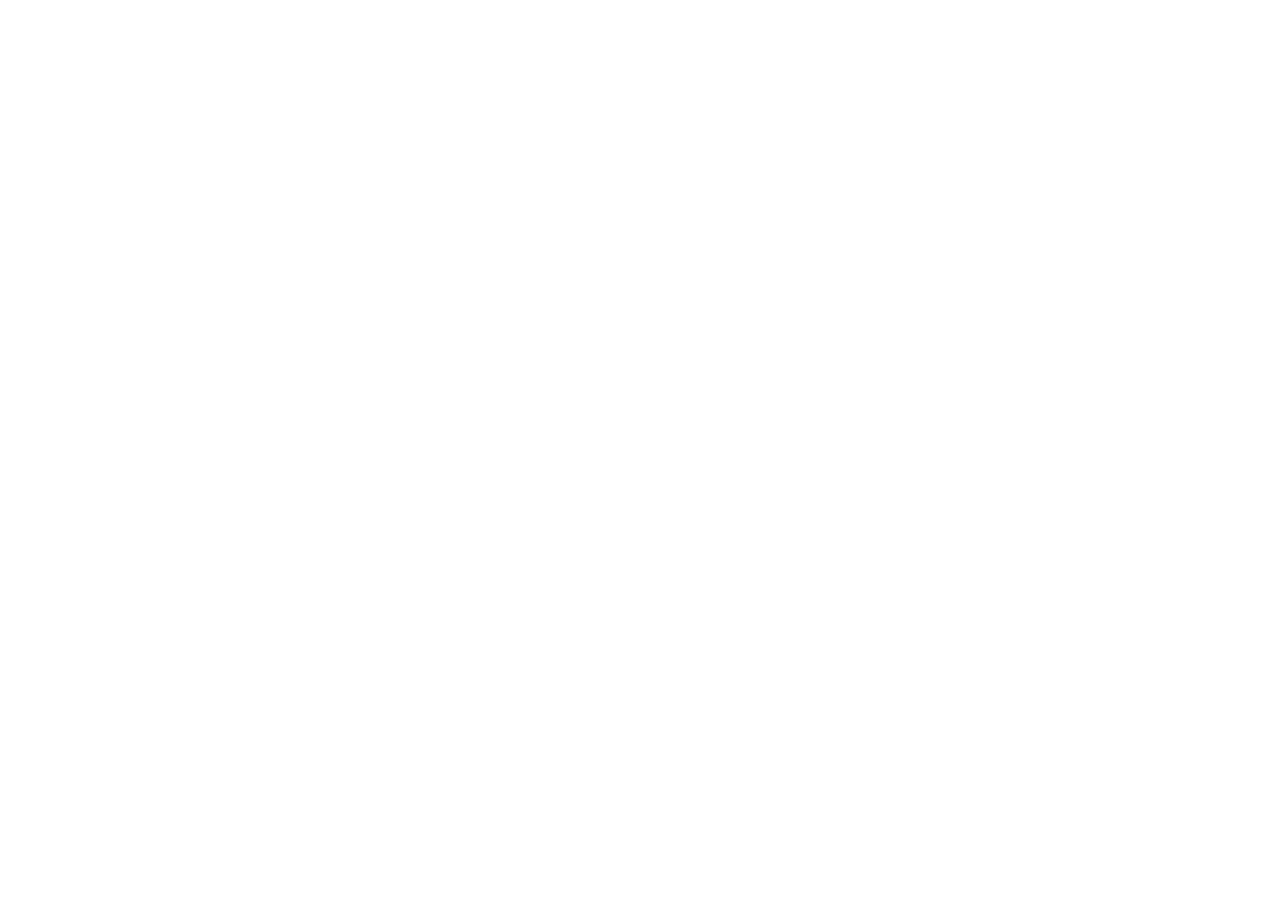
==== index.html @ c6bf68a8 "Initializing repo" ====
<!DOCTYPE html>
<html lang="en">
<head>
    <meta charset="UTF-8">
    <meta http-equiv="X-UA-Compatible" content="IE=edge">
    <meta name="viewport" content="width=device-width, initial-scale=1.0">
    <title>Spotify</title>
    <meta name="description" content="Esercizio di riproduzione di Spotify">
    <meta name="keywords" content="Spotify, esercizio, webapp">
    <link rel="stylesheet" href="css/style.css">
</head>
<body>
    <!-- Contenitore che rende la pagina 100vh. E' in display: flex, direction column -->
    <div class="app-container">
        <!-- Blocco superiore con grow attivo. Display: flex -->
        <div>
            <!-- Sidebar con width fissa e shrink 0. A sua volta è un flex con direzione column-->
            <div>
                <!-- Logo -->
                <div></div>
                <!-- Menu di navigazione -->
                <div></div>
                <!-- Contenitore delle playlist con grow 1 -->
                <div></div>
                <!-- Utente e Installa app -->
                <div></div>
            </div>
            <!-- Vero contenuto con grow 1 -->
            <div>
                <!-- Barra superiore in fixed -->
                <div></div>
                <!-- Recently played -->
                <div></div>
                <!-- Creato per John Doe -->
                <div></div>
                <!-- Artisti più popolari -->
                <div></div>
            </div>
        </div>
        <!-- Barra inferiore con i controlli. Lo shrink è 0 per evitare che si schiacci -->
        <div>

        </div>
    </div>
</body>
</html>
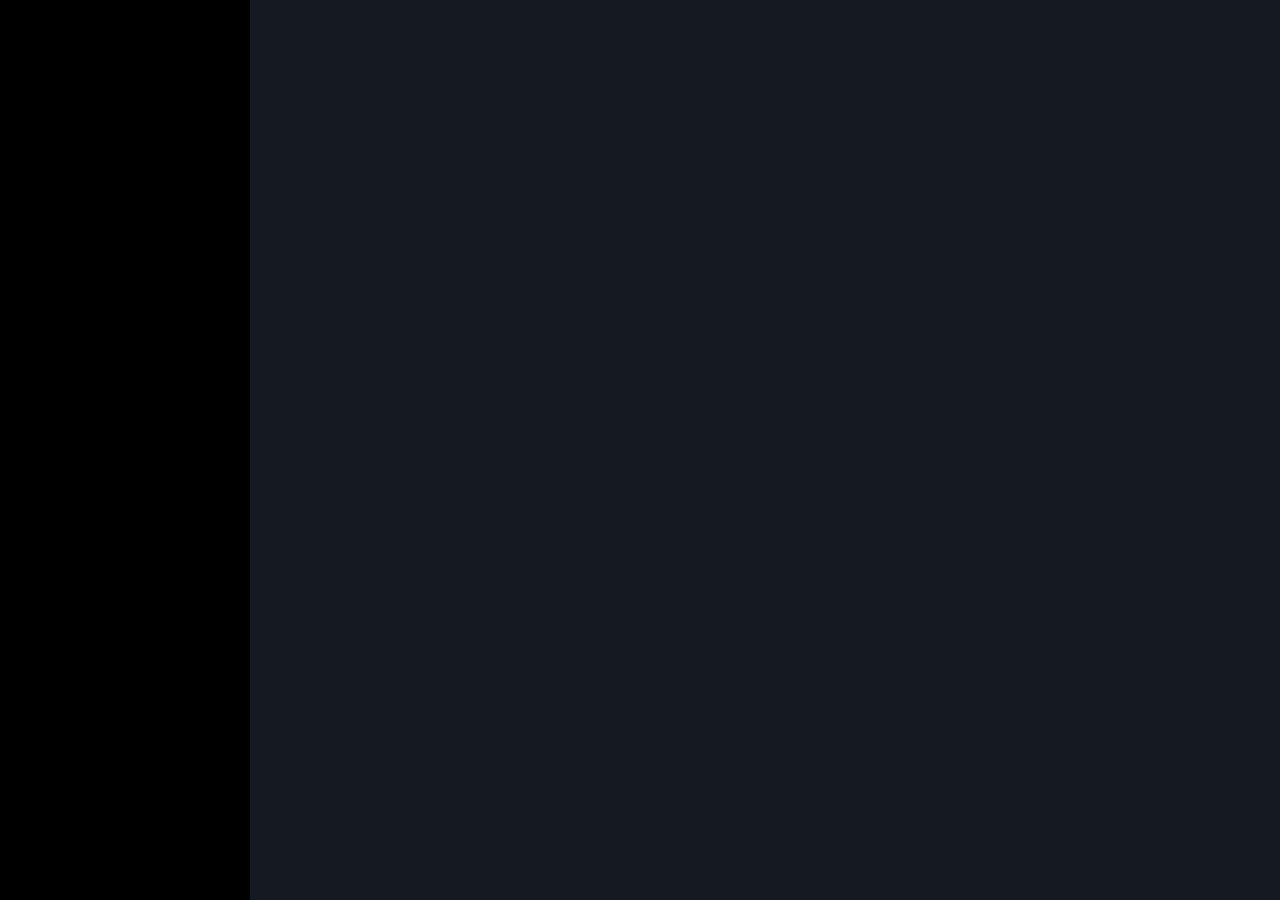
==== commit cc1fe698: "Created basic skeleton" ====
--- a/index.html
+++ b/index.html
@@ -11,11 +11,11 @@
 </head>
 <body>
     <!-- Contenitore che rende la pagina 100vh. E' in display: flex, direction column -->
-    <div class="app-container">
+    <div class="app-container column">
         <!-- Blocco superiore con grow attivo. Display: flex -->
-        <div>
+        <div class="grow row">
             <!-- Sidebar con width fissa e shrink 0. A sua volta è un flex con direzione column-->
-            <div>
+            <div class="sidebar no-shrink">
                 <!-- Logo -->
                 <div></div>
                 <!-- Menu di navigazione -->
@@ -26,9 +26,9 @@
                 <div></div>
             </div>
             <!-- Vero contenuto con grow 1 -->
-            <div>
+            <div class="content-container grow">
                 <!-- Barra superiore in fixed -->
-                <div></div>
+                <div class="top-bar"></div>
                 <!-- Recently played -->
                 <div></div>
                 <!-- Creato per John Doe -->
@@ -38,8 +38,13 @@
             </div>
         </div>
         <!-- Barra inferiore con i controlli. Lo shrink è 0 per evitare che si schiacci -->
-        <div>
-
+        <div class="bottom-bar no-shrink row space-between">
+            <!-- Contenitore con immagine, nome brano e pulsanti vicini -->
+            <div class="no-shrink"></div>
+            <!-- Contenitore dei controlli audio -->
+            <div class="controls-container col-30"></div>
+            <!-- Contenitore dello slider del volume e pulsanti vicini -->
+            <div class="no-shrink"></div>
         </div>
     </div>
 </body>
--- a/css/style.css
+++ b/css/style.css
@@ -0,0 +1,63 @@
+@import url('https://fonts.googleapis.com/css2?family=Montserrat:wght@400;600;700&display=swap');
+
+* {
+    margin: 0;
+    padding: 0;
+    box-sizing: border-box;
+}
+
+body {
+    font-size: 16px;
+    font-family: 'Montserrat', sans-serif;
+    color: rgba(255, 255, 255, 0.4);
+}
+
+/* Flex */
+
+.row {
+    display: flex;
+}
+
+.column {
+    display: flex;
+    flex-direction: column;
+}
+
+.grow {
+    flex-grow: 1;
+}
+
+.no-shrink {
+    flex-shrink: 0;
+}
+
+.space-between {
+    justify-content: space-between;
+}
+
+.col-30 {
+    flex-basis: calc( 100% / 3 );
+}
+
+/* Stili generali */
+
+.app-container {
+    height: 100vh;
+}
+
+.bottom-bar {
+    background-color: #0E0E0E;
+}
+
+.sidebar {
+    background-color: #000000;
+    flex-basis: 250px;
+}
+
+.content-container {
+    background-color: #141922;
+}
+
+.top-bar {
+    background-color: rgba(255, 255, 255, 0.5);
+}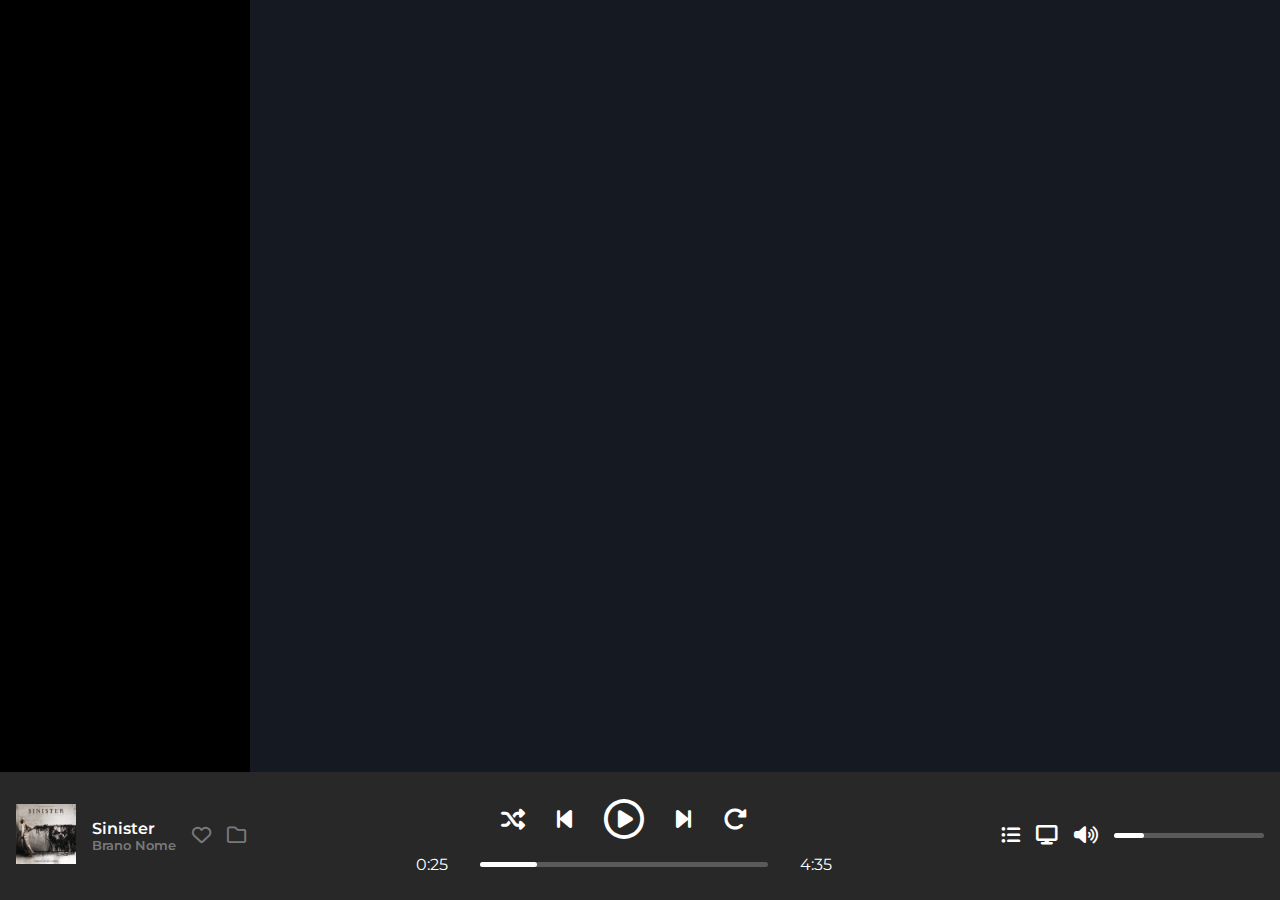
==== commit 321acdcc: "Added bottom bar" ====
--- a/index.html
+++ b/index.html
@@ -7,6 +7,7 @@
     <title>Spotify</title>
     <meta name="description" content="Esercizio di riproduzione di Spotify">
     <meta name="keywords" content="Spotify, esercizio, webapp">
+    <link rel="stylesheet" href="https://cdnjs.cloudflare.com/ajax/libs/font-awesome/6.1.1/css/all.min.css">
     <link rel="stylesheet" href="css/style.css">
 </head>
 <body>
@@ -38,13 +39,51 @@
             </div>
         </div>
         <!-- Barra inferiore con i controlli. Lo shrink è 0 per evitare che si schiacci -->
-        <div class="bottom-bar no-shrink row space-between">
+        <div class="bottom-bar no-shrink row space-between align-center">
             <!-- Contenitore con immagine, nome brano e pulsanti vicini -->
-            <div class="no-shrink"></div>
+            <div class="no-shrink row align-center gap-default">
+                <div>
+                    <img class="playing-img" src="img/sinister.jpeg" alt="Sinister OST">
+                </div>
+                <div class="t-bold">
+                    <div class="t-white">Sinister</div>
+                    <div class="artist-name">Brano Nome</div>
+                </div>
+                <div class="row icon-size-default gap-default">
+                    <i class="fa-regular fa-heart"></i>
+                    <i class="fa-regular fa-folder"></i>
+                </div>
+            </div>
             <!-- Contenitore dei controlli audio -->
-            <div class="controls-container col-30"></div>
+            <div class="column gap-default col-30">
+                <!-- Riga superiore -->
+                <div class="row justify-center align-center gap-big t-white icon-size-big">
+                    <i class="fa-solid fa-shuffle"></i>
+                    <i class="fa-solid fa-backward-step"></i>
+                    <i class="fa-regular fa-circle-play icon-size-bigger"></i>
+                    <i class="fa-solid fa-forward-step"></i>
+                    <i class="fa-solid fa-rotate-right"></i>
+                </div>
+                <!-- Riga inferiore -->
+                <div class="row align-center gap-big">
+                    <div class="t-white">0:25</div>
+                    <div class="bar grow">
+                        <div class="bar-progress"></div>
+                    </div>
+                    <div class="t-white">4:35</div>
+                </div>
+            </div>
             <!-- Contenitore dello slider del volume e pulsanti vicini -->
-            <div class="no-shrink"></div>
+            <div class="no-shrink row align-center gap-default">
+                <div class="row gap-default t-white icon-size-default">
+                    <i class="fa-solid fa-list-ul"></i>
+                    <i class="fa-solid fa-display"></i>
+                    <i class="fa-solid fa-volume-high"></i>
+                </div>
+                <div class="bar volume-bar">
+                    <div class="bar-progress"></div>
+                </div>
+            </div>
         </div>
     </div>
 </body>
--- a/css/style.css
+++ b/css/style.css
@@ -10,6 +10,28 @@
     font-size: 16px;
     font-family: 'Montserrat', sans-serif;
     color: rgba(255, 255, 255, 0.4);
+}
+
+/* Utilities */
+
+.t-white {
+    color: white;
+}
+
+.t-bold {
+    font-weight: 600;
+}
+
+.icon-size-default {
+    font-size: 1.2rem;
+}
+
+.icon-size-big {
+    font-size: 1.5rem;
+}
+
+.icon-size-bigger {
+    font-size: 2.5rem;
 }
 
 /* Flex */
@@ -35,6 +57,22 @@
     justify-content: space-between;
 }
 
+.justify-center {
+    justify-content: center;
+}
+
+.align-center {
+    align-items: center;
+}
+
+.gap-default {
+    gap: 1rem;
+}
+
+.gap-big {
+    gap: 2rem;
+}
+
 .col-30 {
     flex-basis: calc( 100% / 3 );
 }
@@ -43,10 +81,6 @@
 
 .app-container {
     height: 100vh;
-}
-
-.bottom-bar {
-    background-color: #0E0E0E;
 }
 
 .sidebar {
@@ -60,4 +94,35 @@
 
 .top-bar {
     background-color: rgba(255, 255, 255, 0.5);
+}
+
+.bottom-bar {
+    background-color: #282828;
+    padding: 0 1rem;
+}
+
+.playing-img {
+    width: 60px;
+    padding: 2rem 0;
+}
+
+.artist-name {
+    font-size: 0.8rem;
+}
+
+.bar {
+    background-color: #5A5A5A;
+    border-radius: 5px;
+    height: 5px;
+}
+
+.volume-bar {
+    width: 150px;
+}
+
+.bar-progress {
+    background-color: white;
+    width: 20%;
+    height: 100%;
+    border-radius: 5px;
 }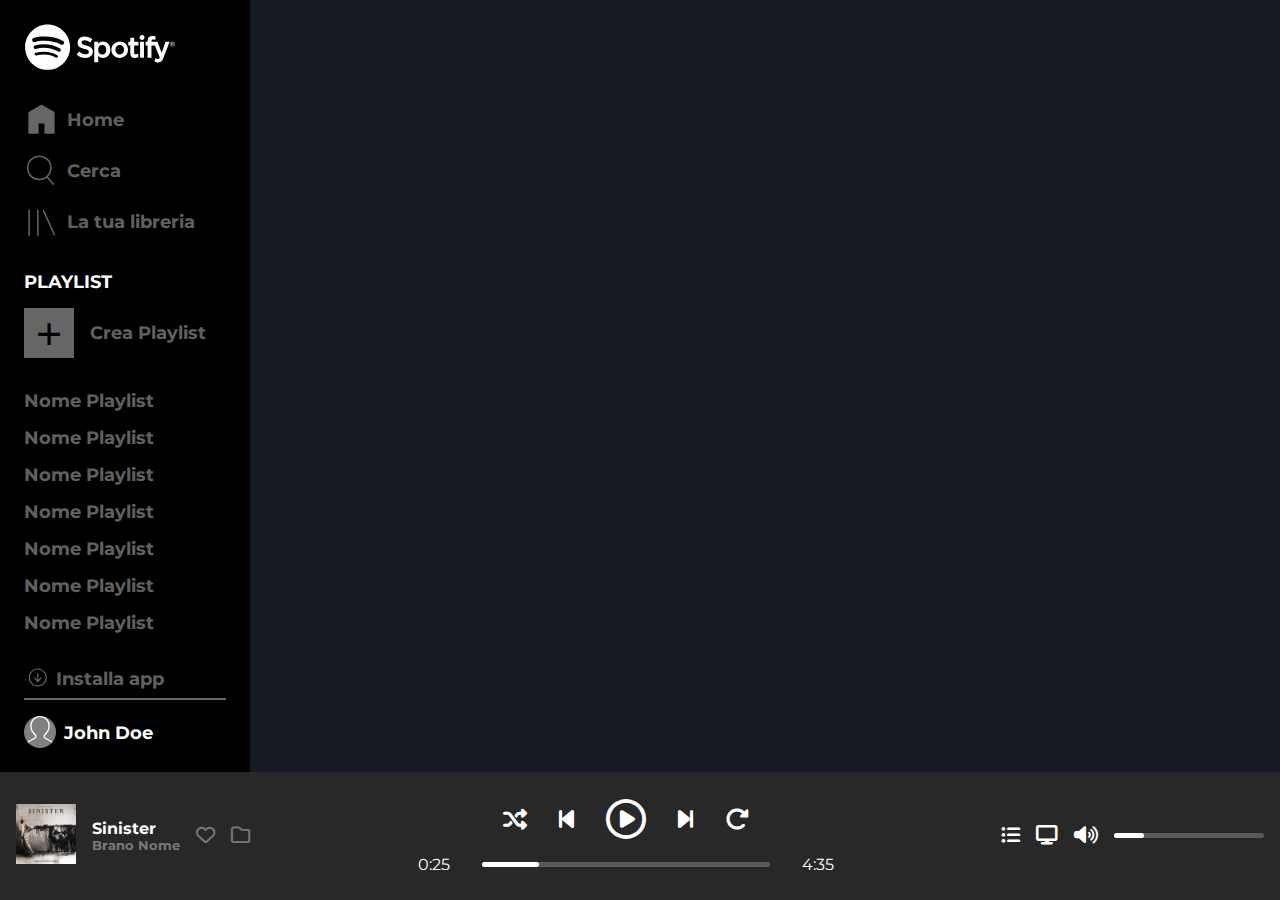
==== commit bab1e314: "Fixed sidebar" ====
--- a/index.html
+++ b/index.html
@@ -7,6 +7,7 @@
     <title>Spotify</title>
     <meta name="description" content="Esercizio di riproduzione di Spotify">
     <meta name="keywords" content="Spotify, esercizio, webapp">
+    <link rel="shortcut icon" href="img/favicon.ico" type="image/x-icon">
     <link rel="stylesheet" href="https://cdnjs.cloudflare.com/ajax/libs/font-awesome/6.1.1/css/all.min.css">
     <link rel="stylesheet" href="css/style.css">
 </head>
@@ -14,20 +15,74 @@
     <!-- Contenitore che rende la pagina 100vh. E' in display: flex, direction column -->
     <div class="app-container column">
         <!-- Blocco superiore con grow attivo. Display: flex -->
-        <div class="grow row">
+        <div class="grow row overflow-hidden">
             <!-- Sidebar con width fissa e shrink 0. A sua volta è un flex con direzione column-->
-            <div class="sidebar no-shrink">
+            <div class="sidebar no-shrink column gap-default">
                 <!-- Logo -->
-                <div></div>
+                <div>
+                    <img class="logo-img p-sidebar" src="img/logo.svg" alt="Logo Spotify">
+                    <img class="logo-img p-sidebar display-none" src="img/logo-small.svg" alt="Logo Spotify">
+                </div>
                 <!-- Menu di navigazione -->
-                <div></div>
+                <nav>
+                    <ul class="t-bold">
+                        <li>
+                            <a class="row align-center gap-small p-sidebar" href="#">
+                                <img class="nav-icon" src="img/home.svg" alt="icona Home">
+                                <span>Home</span>
+                            </a>
+                        </li>
+                        <li>
+                            <a class="row align-center gap-small p-sidebar" href="#">
+                                <img class="nav-icon" src="img/search.svg" alt="Icona search">
+                                <span>Cerca</span>
+                            </a>
+                        </li>
+                        <li>
+                            <a class="row align-center gap-small p-sidebar" href="#">
+                                <img class="nav-icon" src="img/libreria.svg" alt="Icona libreria">
+                                <span>La tua libreria</span>
+                            </a>
+                        </li>
+                    </ul>
+                </nav>
                 <!-- Contenitore delle playlist con grow 1 -->
-                <div></div>
+                <div class="grow t-bold column gap-default overflow-hidden">
+                    <div class="column gap-default p-sidebar">
+                        <span class="t-white">PLAYLIST</span>
+                        <a class="row align-center gap-default" href="#">
+                            <button class="add-btn">+</button>
+                            <span>Crea Playlist</span>
+                        </a>
+                    </div>
+                    <div class="playlist-container grow">
+                        <ul>
+                            <li><a class="p-sidebar" href="#">Nome Playlist</a></li>
+                            <li><a class="p-sidebar" href="#">Nome Playlist</a></li>
+                            <li><a class="p-sidebar" href="#">Nome Playlist</a></li>
+                            <li><a class="p-sidebar" href="#">Nome Playlist</a></li>
+                            <li><a class="p-sidebar" href="#">Nome Playlist</a></li>
+                            <li><a class="p-sidebar" href="#">Nome Playlist</a></li>
+                            <li><a class="p-sidebar" href="#">Nome Playlist</a></li>
+                        </ul>
+                    </div>
+                </div>
                 <!-- Utente e Installa app -->
-                <div></div>
+                <div class="t-bold p-sidebar">
+                    <a class="app-promo row align-center gap-small">
+                        <img class="download-icon" src="img/download.svg" alt="Icona download">
+                        <div>Installa app</div>
+                    </a>
+                    <div class="row align-center gap-small t-white">
+                        <div class="user-img-container overflow-hidden">
+                            <img class="user-img" src="img/profile.svg" alt="Immagine utente">
+                        </div>
+                        <span>John Doe</span>
+                    </div>
+                </div>
             </div>
             <!-- Vero contenuto con grow 1 -->
-            <div class="content-container grow">
+            <div class="main-content-container grow">
                 <!-- Barra superiore in fixed -->
                 <div class="top-bar"></div>
                 <!-- Recently played -->
--- a/css/style.css
+++ b/css/style.css
@@ -1,4 +1,4 @@
-@import url('https://fonts.googleapis.com/css2?family=Montserrat:wght@400;600;700&display=swap');
+@import url('https://fonts.googleapis.com/css2?family=Montserrat:wght@400;700&display=swap');
 
 * {
     margin: 0;
@@ -12,14 +12,23 @@
     color: rgba(255, 255, 255, 0.4);
 }
 
-/* Utilities */
+a {
+    color: inherit;
+    text-decoration: none;
+}
+
+/* UTILITIES */
 
 .t-white {
     color: white;
 }
 
 .t-bold {
-    font-weight: 600;
+    font-weight: 700;
+}
+
+.overflow-hidden {
+    overflow: hidden;
 }
 
 .icon-size-default {
@@ -34,7 +43,16 @@
     font-size: 2.5rem;
 }
 
-/* Flex */
+.p-sidebar {
+    display: block;
+    padding: 0.5rem 1.5rem;
+}
+
+.display-none {
+    display: none;
+}
+
+/* FLEX */
 
 .row {
     display: flex;
@@ -69,6 +87,10 @@
     gap: 1rem;
 }
 
+.gap-small {
+    gap: 0.5rem;
+}
+
 .gap-big {
     gap: 2rem;
 }
@@ -77,24 +99,79 @@
     flex-basis: calc( 100% / 3 );
 }
 
-/* Stili generali */
+/* GENERALI */
 
 .app-container {
     height: 100vh;
 }
+
+/* SIDEBAR */
 
 .sidebar {
     background-color: #000000;
     flex-basis: 250px;
-}
-
-.content-container {
-    background-color: #141922;
-}
+    font-size: 1.1rem;
+    padding: 1rem 0;
+}
+
+.logo-img {
+    width: 80%;
+}
+
+.nav-icon {
+    width: 35px;
+    filter: opacity(0.4);
+}
+
+.add-btn {
+    display: inline-block;
+    width: 50px;
+    height: 50px;
+    font-size: 2.8rem;
+    background-color: rgba(255, 255, 255, 0.4);
+    color: black;
+    border: none;
+    cursor: pointer;
+}
+
+.playlist-container {
+    overflow: auto;
+}
+
+.app-promo {
+    padding: 0.5rem 0;
+    border-bottom: 2px solid;
+    margin-bottom: 1rem;
+}
+
+.download-icon {
+    height: 1.5rem;
+    filter: opacity(0.4);
+}
+
+.user-img-container {
+    border-radius: 50%;
+    width: 2rem;
+    height: 2rem;
+}
+
+.user-img {
+    background-color: #808080;
+}
+
+/* TOP BAR */
 
 .top-bar {
     background-color: rgba(255, 255, 255, 0.5);
 }
+
+/* MAIN CONTENT */
+
+.main-content-container {
+    background-color: #141922;
+}
+
+/* BOTTOM BAR */
 
 .bottom-bar {
     background-color: #282828;
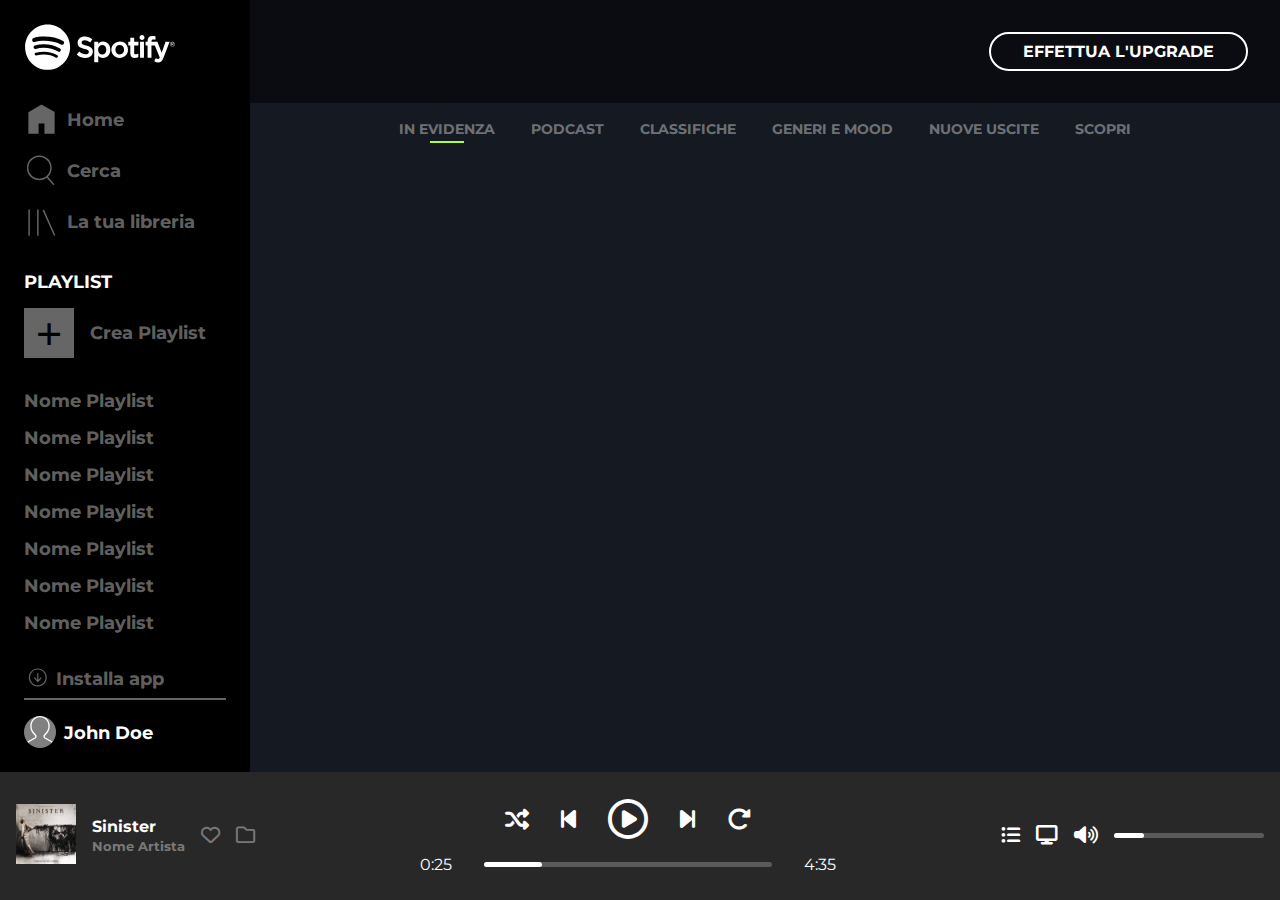
==== commit 9ad47604: "Added some hover effects" ====
--- a/index.html
+++ b/index.html
@@ -12,11 +12,11 @@
     <link rel="stylesheet" href="css/style.css">
 </head>
 <body>
-    <!-- Contenitore che rende la pagina 100vh. E' in display: flex, direction column -->
+    <!-- Contenitore 100vh -->
     <div class="app-container column">
-        <!-- Blocco superiore con grow attivo. Display: flex -->
+        <!-- Blocco superiore -->
         <div class="grow row overflow-hidden">
-            <!-- Sidebar con width fissa e shrink 0. A sua volta è un flex con direzione column-->
+            <!-- Sidebar -->
             <div class="sidebar no-shrink column gap-default">
                 <!-- Logo -->
                 <div>
@@ -27,64 +27,94 @@
                 <nav>
                     <ul class="t-bold">
                         <li>
-                            <a class="row align-center gap-small p-sidebar" href="#">
+                            <!-- Home -->
+                            <a class="nav-link row align-center gap-small p-sidebar hover-white" href="#">
                                 <img class="nav-icon" src="img/home.svg" alt="icona Home">
                                 <span>Home</span>
                             </a>
                         </li>
                         <li>
-                            <a class="row align-center gap-small p-sidebar" href="#">
+                            <!-- Cerca -->
+                            <a class="nav-link row align-center gap-small p-sidebar hover-white" href="#">
                                 <img class="nav-icon" src="img/search.svg" alt="Icona search">
                                 <span>Cerca</span>
                             </a>
                         </li>
                         <li>
-                            <a class="row align-center gap-small p-sidebar" href="#">
+                            <!-- Libreria -->
+                            <a class="nav-link row align-center gap-small p-sidebar hover-white" href="#">
                                 <img class="nav-icon" src="img/libreria.svg" alt="Icona libreria">
                                 <span>La tua libreria</span>
                             </a>
                         </li>
                     </ul>
                 </nav>
-                <!-- Contenitore delle playlist con grow 1 -->
+                <!-- Contenitore delle playlist -->
                 <div class="grow t-bold column gap-default overflow-hidden">
                     <div class="column gap-default p-sidebar">
-                        <span class="t-white">PLAYLIST</span>
-                        <a class="row align-center gap-default" href="#">
+                        <span class="t-white t-uppercase">Playlist</span>
+                        <!-- Pulsante crea playlist -->
+                        <a class="add-btn-container row align-center gap-default hover-white" href="#">
                             <button class="add-btn">+</button>
                             <span>Crea Playlist</span>
                         </a>
                     </div>
+                    <!-- Lista playlist -->
                     <div class="playlist-container grow">
                         <ul>
-                            <li><a class="p-sidebar" href="#">Nome Playlist</a></li>
-                            <li><a class="p-sidebar" href="#">Nome Playlist</a></li>
-                            <li><a class="p-sidebar" href="#">Nome Playlist</a></li>
-                            <li><a class="p-sidebar" href="#">Nome Playlist</a></li>
-                            <li><a class="p-sidebar" href="#">Nome Playlist</a></li>
-                            <li><a class="p-sidebar" href="#">Nome Playlist</a></li>
-                            <li><a class="p-sidebar" href="#">Nome Playlist</a></li>
+                            <li><a class="p-sidebar hover-white" href="#">Nome Playlist</a></li>
+                            <li><a class="p-sidebar hover-white" href="#">Nome Playlist</a></li>
+                            <li><a class="p-sidebar hover-white" href="#">Nome Playlist</a></li>
+                            <li><a class="p-sidebar hover-white" href="#">Nome Playlist</a></li>
+                            <li><a class="p-sidebar hover-white" href="#">Nome Playlist</a></li>
+                            <li><a class="p-sidebar hover-white" href="#">Nome Playlist</a></li>
+                            <li><a class="p-sidebar hover-white" href="#">Nome Playlist</a></li>
                         </ul>
                     </div>
                 </div>
                 <!-- Utente e Installa app -->
                 <div class="t-bold p-sidebar">
-                    <a class="app-promo row align-center gap-small">
+                    <a class="app-promo row align-center gap-small hover-white" href="#">
                         <img class="download-icon" src="img/download.svg" alt="Icona download">
                         <div>Installa app</div>
                     </a>
-                    <div class="row align-center gap-small t-white">
+                    <a class="row align-center gap-small t-white" href="#">
                         <div class="user-img-container overflow-hidden">
                             <img class="user-img" src="img/profile.svg" alt="Immagine utente">
                         </div>
                         <span>John Doe</span>
-                    </div>
+                    </a>
                 </div>
             </div>
-            <!-- Vero contenuto con grow 1 -->
+            <!-- Vero contenuto -->
             <div class="main-content-container grow">
-                <!-- Barra superiore in fixed -->
-                <div class="top-bar"></div>
+                <!-- Barra superiore -->
+                <div class="top-bar">
+                    <a class="upgrade-btn t-white t-bold t-uppercase" href="#">Effettua l'upgrade</a>
+                </div>
+                <!-- Categorie -->
+                <div class="category-container">
+                    <ul>
+                        <li class="category-name-container">
+                            <a class="category-name active t-bold t-uppercase hover-white" href="#">In evidenza</a>
+                        </li>
+                        <li class="category-name-container">
+                            <a class="category-name t-bold t-uppercase hover-white" href="#">Podcast</a>
+                        </li>
+                        <li class="category-name-container">
+                            <a class="category-name t-bold t-uppercase hover-white" href="#">Classifiche</a>
+                        </li>
+                        <li class="category-name-container">
+                            <a class="category-name t-bold t-uppercase hover-white" href="#">Generi e mood</a>
+                        </li>
+                        <li class="category-name-container">
+                            <a class="category-name t-bold t-uppercase hover-white" href="#">Nuove uscite</a>
+                        </li>
+                        <li class="category-name-container">
+                            <a class="category-name t-bold t-uppercase hover-white" href="#">Scopri</a>
+                        </li>
+                    </ul>
+                </div>
                 <!-- Recently played -->
                 <div></div>
                 <!-- Creato per John Doe -->
@@ -93,20 +123,20 @@
                 <div></div>
             </div>
         </div>
-        <!-- Barra inferiore con i controlli. Lo shrink è 0 per evitare che si schiacci -->
+        <!-- Barra inferiore con i controlli -->
         <div class="bottom-bar no-shrink row space-between align-center">
-            <!-- Contenitore con immagine, nome brano e pulsanti vicini -->
+            <!-- Contenitore con immagine, nome brano e pulsanti -->
             <div class="no-shrink row align-center gap-default">
                 <div>
                     <img class="playing-img" src="img/sinister.jpeg" alt="Sinister OST">
                 </div>
                 <div class="t-bold">
                     <div class="t-white">Sinister</div>
-                    <div class="artist-name">Brano Nome</div>
+                    <a class="artist-name hover-white">Nome Artista</a>
                 </div>
                 <div class="row icon-size-default gap-default">
-                    <i class="fa-regular fa-heart"></i>
-                    <i class="fa-regular fa-folder"></i>
+                    <i class="fa-regular fa-heart hover-white"></i>
+                    <i class="fa-regular fa-folder hover-white"></i>
                 </div>
             </div>
             <!-- Contenitore dei controlli audio -->
@@ -115,7 +145,7 @@
                 <div class="row justify-center align-center gap-big t-white icon-size-big">
                     <i class="fa-solid fa-shuffle"></i>
                     <i class="fa-solid fa-backward-step"></i>
-                    <i class="fa-regular fa-circle-play icon-size-bigger"></i>
+                    <i class="play-btn fa-regular fa-circle-play icon-size-bigger"></i>
                     <i class="fa-solid fa-forward-step"></i>
                     <i class="fa-solid fa-rotate-right"></i>
                 </div>
@@ -123,7 +153,9 @@
                 <div class="row align-center gap-big">
                     <div class="t-white">0:25</div>
                     <div class="bar grow">
-                        <div class="bar-progress"></div>
+                        <div class="bar-progress">
+                            <div class="bar-progress-circle"></div>
+                        </div>
                     </div>
                     <div class="t-white">4:35</div>
                 </div>
@@ -136,7 +168,9 @@
                     <i class="fa-solid fa-volume-high"></i>
                 </div>
                 <div class="bar volume-bar">
-                    <div class="bar-progress"></div>
+                    <div class="bar-progress">
+                        <div class="bar-progress-circle"></div>
+                    </div>
                 </div>
             </div>
         </div>
--- a/css/style.css
+++ b/css/style.css
@@ -17,6 +17,10 @@
     text-decoration: none;
 }
 
+ul {
+    list-style: none;
+}
+
 /* UTILITIES */
 
 .t-white {
@@ -25,6 +29,14 @@
 
 .t-bold {
     font-weight: 700;
+}
+
+.t-uppercase {
+    text-transform: uppercase;
+}
+
+.hover-white:hover {
+    color: white;
 }
 
 .overflow-hidden {
@@ -116,6 +128,10 @@
 
 .logo-img {
     width: 80%;
+}
+
+.nav-link:hover .nav-icon {
+    filter: opacity(1);
 }
 
 .nav-icon {
@@ -134,14 +150,22 @@
     cursor: pointer;
 }
 
+.add-btn-container:hover .add-btn {
+    background-color: white;
+}
+
 .playlist-container {
     overflow: auto;
 }
 
 .app-promo {
     padding: 0.5rem 0;
-    border-bottom: 2px solid;
+    border-bottom: 2px solid rgba(255, 255, 255, 0.4);
     margin-bottom: 1rem;
+}
+
+.app-promo:hover .download-icon {
+    filter: opacity(1);
 }
 
 .download-icon {
@@ -161,14 +185,53 @@
 
 /* TOP BAR */
 
+/* NEEDS FIXEEEEEEEEEEEEEEEEEEEEEEED!!!!!!!!!!!!!!!!!!!!!!!!!!!!!!!! */
 .top-bar {
-    background-color: rgba(255, 255, 255, 0.5);
+    background-color: rgba(0, 0, 0, 0.5);
+    padding: 2rem;
+    text-align: right;
+}
+
+.upgrade-btn {
+    font-size: 1rem;
+    display: inline-block;
+    border-radius: 50px;
+    border: 2px solid white;
+    padding: 0.5rem 2rem;
+}
+
+.upgrade-btn:hover {
+    transform: scale(1.1);
 }
 
 /* MAIN CONTENT */
 
 .main-content-container {
     background-color: #141922;
+}
+
+.category-container {
+    text-align: center;
+}
+
+.category-name-container {
+    display: inline-block;
+    padding: 1rem;
+}
+
+.category-name {
+    font-size: 0.9rem;
+    position: relative;
+}
+
+.category-name.active:before {
+    content: "";
+    position: absolute;
+    left: 50%;
+    bottom: -0.3rem;
+    transform: translate(-50%, 0%);
+    width: calc( 100% / 3 );
+    border: 1px solid #ADFF2F;
 }
 
 /* BOTTOM BAR */
@@ -178,6 +241,10 @@
     padding: 0 1rem;
 }
 
+.bottom-bar i {
+    cursor: pointer;
+}
+
 .playing-img {
     width: 60px;
     padding: 2rem 0;
@@ -185,12 +252,29 @@
 
 .artist-name {
     font-size: 0.8rem;
+}
+
+.artist-name:hover {
+    text-decoration: underline;
+}
+
+.play-btn:hover {
+    transform: scale(1.1);
 }
 
 .bar {
     background-color: #5A5A5A;
     border-radius: 5px;
     height: 5px;
+    cursor: pointer;
+}
+
+.bar:hover .bar-progress {
+    background-color: #ADFF2F;
+}
+
+.bar:hover .bar-progress-circle {
+    display: block;
 }
 
 .volume-bar {
@@ -202,4 +286,16 @@
     width: 20%;
     height: 100%;
     border-radius: 5px;
+    position: relative;
+}
+
+.bar-progress-circle {
+    display: none;
+    width: 1rem;
+    height: 1rem;
+    border-radius: 50%;
+    background-color: white;
+    position: absolute;
+    right: -8px;
+    top: -5px;
 }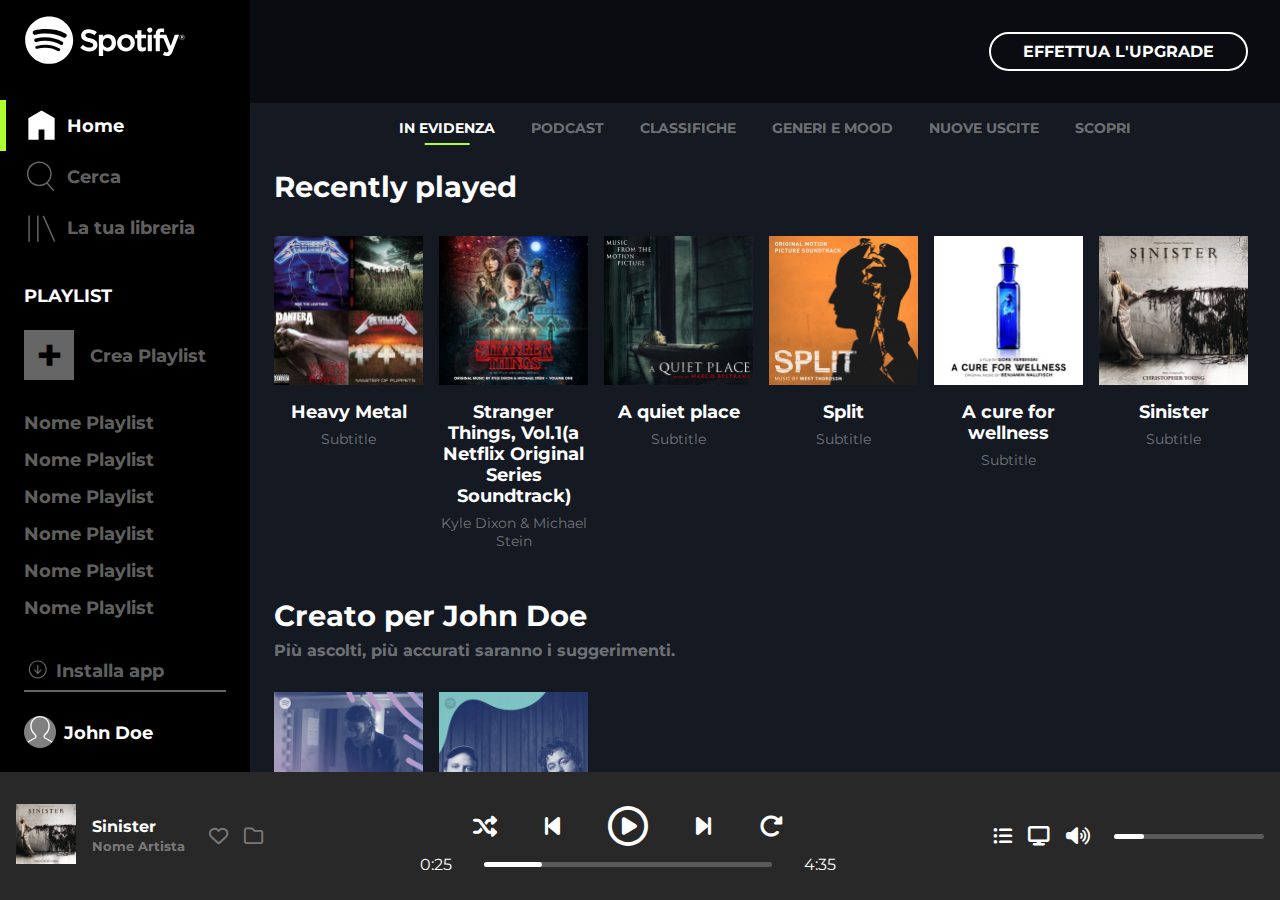
==== commit d6966bad: "Added main content" ====
--- a/index.html
+++ b/index.html
@@ -17,32 +17,32 @@
         <!-- Blocco superiore -->
         <div class="grow row overflow-hidden">
             <!-- Sidebar -->
-            <div class="sidebar no-shrink column gap-default">
+            <div class="sidebar no-shrink column gap-big">
                 <!-- Logo -->
-                <div>
-                    <img class="logo-img p-sidebar" src="img/logo.svg" alt="Logo Spotify">
-                    <img class="logo-img p-sidebar display-none" src="img/logo-small.svg" alt="Logo Spotify">
+                <div class="sidebar-spacing">
+                    <img class="logo-img" src="img/logo.svg" alt="Logo Spotify">
+                    <img class="logo-img display-none" src="img/logo-small.svg" alt="Logo Spotify">
                 </div>
                 <!-- Menu di navigazione -->
                 <nav>
                     <ul class="t-bold">
                         <li>
                             <!-- Home -->
-                            <a class="nav-link row align-center gap-small p-sidebar hover-white" href="#">
+                            <a class="clickable nav-link active row align-center gap-small hover-white" href="#">
                                 <img class="nav-icon" src="img/home.svg" alt="icona Home">
                                 <span>Home</span>
                             </a>
                         </li>
                         <li>
                             <!-- Cerca -->
-                            <a class="nav-link row align-center gap-small p-sidebar hover-white" href="#">
+                            <a class="clickable nav-link row align-center gap-small hover-white" href="#">
                                 <img class="nav-icon" src="img/search.svg" alt="Icona search">
                                 <span>Cerca</span>
                             </a>
                         </li>
                         <li>
                             <!-- Libreria -->
-                            <a class="nav-link row align-center gap-small p-sidebar hover-white" href="#">
+                            <a class="clickable nav-link row align-center gap-small hover-white" href="#">
                                 <img class="nav-icon" src="img/libreria.svg" alt="Icona libreria">
                                 <span>La tua libreria</span>
                             </a>
@@ -51,34 +51,34 @@
                 </nav>
                 <!-- Contenitore delle playlist -->
                 <div class="grow t-bold column gap-default overflow-hidden">
-                    <div class="column gap-default p-sidebar">
-                        <span class="t-white t-uppercase">Playlist</span>
+                    <div class="column gap-default">
+                        <div class="sidebar-spacing t-white t-uppercase">Playlist</div>
                         <!-- Pulsante crea playlist -->
-                        <a class="add-btn-container row align-center gap-default hover-white" href="#">
-                            <button class="add-btn">+</button>
+                        <button class="add-btn-container clickable row align-center gap-default hover-white" href="#">
+                            <div class="add-btn">+</div>
                             <span>Crea Playlist</span>
-                        </a>
+                        </button>
                     </div>
                     <!-- Lista playlist -->
                     <div class="playlist-container grow">
                         <ul>
-                            <li><a class="p-sidebar hover-white" href="#">Nome Playlist</a></li>
-                            <li><a class="p-sidebar hover-white" href="#">Nome Playlist</a></li>
-                            <li><a class="p-sidebar hover-white" href="#">Nome Playlist</a></li>
-                            <li><a class="p-sidebar hover-white" href="#">Nome Playlist</a></li>
-                            <li><a class="p-sidebar hover-white" href="#">Nome Playlist</a></li>
-                            <li><a class="p-sidebar hover-white" href="#">Nome Playlist</a></li>
-                            <li><a class="p-sidebar hover-white" href="#">Nome Playlist</a></li>
+                            <li><a class="clickable hover-white" href="#">Nome Playlist</a></li>
+                            <li><a class="clickable hover-white" href="#">Nome Playlist</a></li>
+                            <li><a class="clickable hover-white" href="#">Nome Playlist</a></li>
+                            <li><a class="clickable hover-white" href="#">Nome Playlist</a></li>
+                            <li><a class="clickable hover-white" href="#">Nome Playlist</a></li>
+                            <li><a class="clickable hover-white" href="#">Nome Playlist</a></li>
+                            <li><a class="clickable hover-white" href="#">Nome Playlist</a></li>
                         </ul>
                     </div>
                 </div>
                 <!-- Utente e Installa app -->
-                <div class="t-bold p-sidebar">
-                    <a class="app-promo row align-center gap-small hover-white" href="#">
+                <div class="sidebar-spacing t-bold">
+                    <a class="clickable app-promo row align-center gap-small hover-white" href="#">
                         <img class="download-icon" src="img/download.svg" alt="Icona download">
                         <div>Installa app</div>
                     </a>
-                    <a class="row align-center gap-small t-white" href="#">
+                    <a class="user clickable row align-center gap-small t-white" href="#">
                         <div class="user-img-container overflow-hidden">
                             <img class="user-img" src="img/profile.svg" alt="Immagine utente">
                         </div>
@@ -93,34 +93,184 @@
                     <a class="upgrade-btn t-white t-bold t-uppercase" href="#">Effettua l'upgrade</a>
                 </div>
                 <!-- Categorie -->
-                <div class="category-container">
+                <div class="categories-container">
                     <ul>
-                        <li class="category-name-container">
-                            <a class="category-name active t-bold t-uppercase hover-white" href="#">In evidenza</a>
-                        </li>
-                        <li class="category-name-container">
-                            <a class="category-name t-bold t-uppercase hover-white" href="#">Podcast</a>
-                        </li>
-                        <li class="category-name-container">
-                            <a class="category-name t-bold t-uppercase hover-white" href="#">Classifiche</a>
-                        </li>
-                        <li class="category-name-container">
-                            <a class="category-name t-bold t-uppercase hover-white" href="#">Generi e mood</a>
-                        </li>
-                        <li class="category-name-container">
-                            <a class="category-name t-bold t-uppercase hover-white" href="#">Nuove uscite</a>
-                        </li>
-                        <li class="category-name-container">
-                            <a class="category-name t-bold t-uppercase hover-white" href="#">Scopri</a>
+                        <li class="category-container">
+                            <a class="clickable category active t-bold t-uppercase hover-white" href="#">In evidenza</a>
+                        </li>
+                        <li class="category-container">
+                            <a class="clickable category t-bold t-uppercase hover-white" href="#">Podcast</a>
+                        </li>
+                        <li class="category-container">
+                            <a class="clickable category t-bold t-uppercase hover-white" href="#">Classifiche</a>
+                        </li>
+                        <li class="category-container">
+                            <a class="clickable category t-bold t-uppercase hover-white" href="#">Generi e mood</a>
+                        </li>
+                        <li class="category-container">
+                            <a class="clickable category t-bold t-uppercase hover-white" href="#">Nuove uscite</a>
+                        </li>
+                        <li class="category-container">
+                            <a class="clickable category t-bold t-uppercase hover-white" href="#">Scopri</a>
                         </li>
                     </ul>
                 </div>
                 <!-- Recently played -->
-                <div></div>
+                <div class="section">
+                    <div class="section-title t-bold t-white">Recently played</div>
+                    <div class="row section-row gap-default">
+                        <div class="col-6">
+                            <a class="album-container" href="#">                      
+                                <div class="album-img-container">
+                                    <img class="album-img" src="img/metal_lifting.jpg" alt="Heavy Metal">
+                                    <div class="play-album justify-center align-center t-white">
+                                        <i class="fa-regular fa-circle-play"></i>
+                                    </div>
+                                </div>
+                                <div>
+                                    <div class="album-title t-bold t-white">Heavy Metal</div>
+                                    <div class="album-subtitle">Subtitle</div>
+                                </div>
+                            </a>
+                        </div>
+                        <div class="col-6">
+                            <a class="album-container" href="#">
+                                <div class="album-img-container">
+                                    <img class="album-img" src="img/stranger.jpeg" alt="Stranger Things - OST">
+                                    <div class="play-album justify-center align-center t-white">
+                                        <i class="fa-regular fa-circle-play"></i>
+                                    </div>
+                                </div>
+                                <div>
+                                    <div class="album-title t-bold t-white">Stranger Things, Vol.1(a Netflix Original Series Soundtrack)</div>
+                                    <div class="album-subtitle">Kyle Dixon & Michael Stein</div>
+                                </div>
+                            </a>
+                        </div>
+                        <div class="col-6">
+                            <a class="album-container" href="#">
+                                <div class="album-img-container">
+                                    <img class="album-img" src="img/aquietplace.jpeg" alt="A Quiet Place - OST">
+                                    <div class="play-album justify-center align-center t-white">
+                                        <i class="fa-regular fa-circle-play"></i>
+                                    </div>
+                                </div>
+                                <div>
+                                    <div class="album-title t-bold t-white">A quiet place</div>
+                                    <div class="album-subtitle">Subtitle</div>
+                                </div>
+                            </a>
+                        </div>
+                        <div class="col-6">
+                            <a class="album-container" href="#">
+                                <div class="album-img-container">
+                                    <img class="album-img" src="img/split.jpeg" alt="Split - OST">
+                                    <div class="play-album justify-center align-center t-white">
+                                        <i class="fa-regular fa-circle-play"></i>
+                                    </div>
+                                </div>
+                                <div>
+                                    <div class="album-title t-bold t-white">Split</div>
+                                    <div class="album-subtitle">Subtitle</div>
+                                </div>
+                            </a>
+                        </div>
+                        <div class="col-6">
+                            <a class="album-container" href="#">
+                                <div class="album-img-container">
+                                    <img class="album-img" src="img/cure.jpeg" alt="A cure for wellness - OST">
+                                    <div class="play-album justify-center align-center t-white">
+                                        <i class="fa-regular fa-circle-play"></i>
+                                    </div>
+                                </div>
+                                <div>
+                                    <div class="album-title t-bold t-white">A cure for wellness</div>
+                                    <div class="album-subtitle">Subtitle</div>
+                                </div>
+                            </a>
+                        </div>
+                        <div class="col-6">
+                            <a class="album-container" href="#">
+                                <div class="album-img-container">
+                                    <img class="album-img" src="img/sinister.jpeg" alt="Sinister - OST">
+                                    <div class="play-album justify-center align-center t-white">
+                                        <i class="fa-regular fa-circle-play"></i>
+                                    </div>
+                                </div>
+                                <div>
+                                    <div class="album-title t-bold t-white">Sinister</div>
+                                    <div class="album-subtitle">Subtitle</div>
+                                </div>
+                            </a>
+                        </div>
+                    </div>
+                </div>
                 <!-- Creato per John Doe -->
-                <div></div>
+                <div class="section">
+                    <div class="section-title t-bold t-white">Creato per John Doe</div>
+                    <div class="section-subtitle t-bold">Più ascolti, più accurati saranno i suggerimenti.</div>
+                    <div class="row section-row gap-default">
+                        <div class="col-6">
+                            <a class="album-container" href="#">                      
+                                <div class="album-img-container">
+                                    <img class="album-img" src="img/radar.jpeg" alt="Release radar">
+                                    <div class="play-album justify-center align-center t-white">
+                                        <i class="fa-regular fa-circle-play"></i>
+                                    </div>
+                                </div>
+                                <div>
+                                    <div class="album-title t-bold t-white">Release Radar</div>
+                                </div>
+                            </a>
+                        </div>
+                        <div class="col-6">
+                            <a class="album-container" href="#">
+                                <div class="album-img-container">
+                                    <img class="album-img" src="img/mixdaily.jpeg" alt="Daily mix 1">
+                                    <div class="play-album justify-center align-center t-white">
+                                        <i class="fa-regular fa-circle-play"></i>
+                                    </div>
+                                </div>
+                                <div>
+                                    <div class="album-title t-bold t-white">Daily Mix 1</div>
+                                </div>
+                            </a>
+                        </div>
+                    </div>
+                </div>
                 <!-- Artisti più popolari -->
-                <div></div>
+                <div class="section">
+                    <div class="section-title t-bold t-white">Artisti più popolari</div>
+                    <div class="section-subtitle t-bold">Più ascolti, più accurati saranno i suggerimenti.</div>
+                    <div class="row section-row gap-default">
+                        <div class="col-6">
+                            <a class="album-container" href="#">                      
+                                <div class="album-img-container album-img-container-round overflow-hidden">
+                                    <img class="album-img" src="img/youg.jpeg" alt="Lana del Rey">
+                                    <div class="play-album justify-center align-center t-white">
+                                        <i class="fa-regular fa-circle-play"></i>
+                                    </div>
+                                </div>
+                                <div>
+                                    <div class="album-title t-bold t-white">Lana del Rey</div>
+                                </div>
+                            </a>
+                        </div>
+                        <div class="col-6">
+                            <a class="album-container" href="#">
+                                <div class="album-img-container album-img-container-round overflow-hidden">
+                                    <img class="album-img" src="img/einaudi.jpeg" alt="Einaudi">
+                                    <div class="play-album justify-center align-center t-white">
+                                        <i class="fa-regular fa-circle-play"></i>
+                                    </div>
+                                </div>
+                                <div>
+                                    <div class="album-title t-bold t-white">Einaudi</div>
+                                </div>
+                            </a>
+                        </div>
+                    </div>
+                </div>
             </div>
         </div>
         <!-- Barra inferiore con i controlli -->
@@ -134,20 +284,34 @@
                     <div class="t-white">Sinister</div>
                     <a class="artist-name hover-white">Nome Artista</a>
                 </div>
-                <div class="row icon-size-default gap-default">
-                    <i class="fa-regular fa-heart hover-white"></i>
-                    <i class="fa-regular fa-folder hover-white"></i>
+                <div class="row icon-size-default">
+                    <button class="clickable">
+                        <i class="fa-regular fa-heart hover-white"></i>
+                    </button>
+                    <button class="clickable">
+                        <i class="fa-regular fa-folder hover-white"></i>
+                    </button>
                 </div>
             </div>
             <!-- Contenitore dei controlli audio -->
-            <div class="column gap-default col-30">
+            <div class="column col-3">
                 <!-- Riga superiore -->
-                <div class="row justify-center align-center gap-big t-white icon-size-big">
-                    <i class="fa-solid fa-shuffle"></i>
-                    <i class="fa-solid fa-backward-step"></i>
-                    <i class="play-btn fa-regular fa-circle-play icon-size-bigger"></i>
-                    <i class="fa-solid fa-forward-step"></i>
-                    <i class="fa-solid fa-rotate-right"></i>
+                <div class="controls row justify-center align-center gap-default t-white icon-size-big">
+                    <button class="clickable">
+                        <i class="fa-solid fa-shuffle"></i>
+                    </button>
+                    <button class="clickable">
+                        <i class="fa-solid fa-backward-step"></i>
+                    </button>
+                    <button class="clickable">
+                        <i class="play-btn fa-regular fa-circle-play icon-size-bigger"></i>
+                    </button>
+                    <button class="clickable">
+                        <i class="fa-solid fa-forward-step"></i>
+                    </button>
+                    <button class="clickable">
+                        <i class="fa-solid fa-rotate-right"></i>
+                    </button>
                 </div>
                 <!-- Riga inferiore -->
                 <div class="row align-center gap-big">
@@ -162,10 +326,16 @@
             </div>
             <!-- Contenitore dello slider del volume e pulsanti vicini -->
             <div class="no-shrink row align-center gap-default">
-                <div class="row gap-default t-white icon-size-default">
-                    <i class="fa-solid fa-list-ul"></i>
-                    <i class="fa-solid fa-display"></i>
-                    <i class="fa-solid fa-volume-high"></i>
+                <div class="row t-white icon-size-default">
+                    <button class="clickable">
+                        <i class="fa-solid fa-list-ul"></i>
+                    </button>
+                    <button class="clickable">
+                        <i class="fa-solid fa-display"></i>
+                    </button>
+                    <button class="clickable">
+                        <i class="fa-solid fa-volume-high"></i>
+                    </button>
                 </div>
                 <div class="bar volume-bar">
                     <div class="bar-progress">
--- a/css/style.css
+++ b/css/style.css
@@ -17,6 +17,16 @@
     text-decoration: none;
 }
 
+button {
+    font-size: inherit;
+    font-weight: inherit;
+    font-family: inherit;
+    background: none;
+    color: inherit;
+    border: none;
+    cursor: pointer;
+}
+
 ul {
     list-style: none;
 }
@@ -41,6 +51,10 @@
 
 .overflow-hidden {
     overflow: hidden;
+}
+
+.clickable {
+    display: block;
 }
 
 .icon-size-default {
@@ -107,8 +121,12 @@
     gap: 2rem;
 }
 
-.col-30 {
+.col-3 {
     flex-basis: calc( 100% / 3 );
+}
+
+.col-6 {
+    flex-basis: calc( ( 100% / 6 ) - ( ( 1rem / 6 ) * 5 ) );
 }
 
 /* GENERALI */
@@ -126,8 +144,35 @@
     padding: 1rem 0;
 }
 
+.sidebar-spacing {
+    padding-left: 1.5rem;
+    padding-right: 1.5rem;
+}
+
+.sidebar .clickable {
+    padding: 0.5rem 1.5rem;
+}
+
 .logo-img {
     width: 80%;
+}
+
+.nav-link.active {
+    position: relative;
+    color: white;
+}
+
+.nav-link.active:before {
+    content: "";
+    position: absolute;
+    left: 0;
+    top: 0;
+    height: 100%;
+    border-left: 6px solid #ADFF2F;
+}
+
+.nav-link.active .nav-icon {
+    filter: opacity(1);
 }
 
 .nav-link:hover .nav-icon {
@@ -142,12 +187,12 @@
 .add-btn {
     display: inline-block;
     width: 50px;
-    height: 50px;
+    text-align: center;
+    line-height: 50px;
     font-size: 2.8rem;
     background-color: rgba(255, 255, 255, 0.4);
     color: black;
     border: none;
-    cursor: pointer;
 }
 
 .add-btn-container:hover .add-btn {
@@ -159,9 +204,12 @@
 }
 
 .app-promo {
-    padding: 0.5rem 0;
     border-bottom: 2px solid rgba(255, 255, 255, 0.4);
     margin-bottom: 1rem;
+}
+
+.app-promo.clickable, .user.clickable {
+    padding: 0.5rem 0;
 }
 
 .app-promo:hover .download-icon {
@@ -185,11 +233,11 @@
 
 /* TOP BAR */
 
-/* NEEDS FIXEEEEEEEEEEEEEEEEEEEEEEED!!!!!!!!!!!!!!!!!!!!!!!!!!!!!!!! */
 .top-bar {
     background-color: rgba(0, 0, 0, 0.5);
     padding: 2rem;
     text-align: right;
+    position: sticky;
 }
 
 .upgrade-btn {
@@ -208,32 +256,96 @@
 
 .main-content-container {
     background-color: #141922;
+    overflow: auto;
+}
+
+.categories-container {
+    text-align: center;
 }
 
 .category-container {
-    text-align: center;
-}
-
-.category-name-container {
     display: inline-block;
+}
+
+.categories-container .clickable {
     padding: 1rem;
 }
 
-.category-name {
+.category {
     font-size: 0.9rem;
     position: relative;
 }
 
-.category-name.active:before {
+.category.active {
+    color: white;
+}
+
+.category.active:before {
     content: "";
     position: absolute;
     left: 50%;
-    bottom: -0.3rem;
+    bottom: 0.5rem;
     transform: translate(-50%, 0%);
     width: calc( 100% / 3 );
     border: 1px solid #ADFF2F;
 }
 
+.section {
+    padding: 1rem 2rem 2rem 1.5rem;
+}
+
+.section-title {
+    font-size: 1.8rem;
+}
+
+.section-subtitle {
+    margin-top: 0.5rem;
+}
+
+.section-row {
+    padding-top: 2rem;
+}
+
+.album-container:hover .play-album {
+    display: flex;
+}
+
+.album-img-container {
+    margin-bottom: 1rem;
+    position: relative;
+}
+
+.album-img-container-round {
+    border-radius: 50%;
+}
+
+.album-img {
+    width: 100%;
+    display: block;
+}
+
+.play-album {
+    position: absolute;
+    top: 0;
+    left: 0;
+    width: 100%;
+    height: 100%;
+    background-color: rgba(0, 0, 0, 0.5);
+    font-size: 4rem;
+    display: none;
+}
+
+.album-title {
+    font-size: 1.1rem;
+    text-align: center;
+}
+
+.album-subtitle {
+    font-size: 0.9rem;
+    text-align: center;
+    margin-top: 0.5rem;
+}
+
 /* BOTTOM BAR */
 
 .bottom-bar {
@@ -241,8 +353,8 @@
     padding: 0 1rem;
 }
 
-.bottom-bar i {
-    cursor: pointer;
+.bottom-bar .clickable {
+    padding: 0.5rem;
 }
 
 .playing-img {
@@ -256,6 +368,12 @@
 
 .artist-name:hover {
     text-decoration: underline;
+    cursor: pointer;
+}
+
+.controls .clickable {
+    padding-left: 1rem;
+    padding-right: 1rem;
 }
 
 .play-btn:hover {
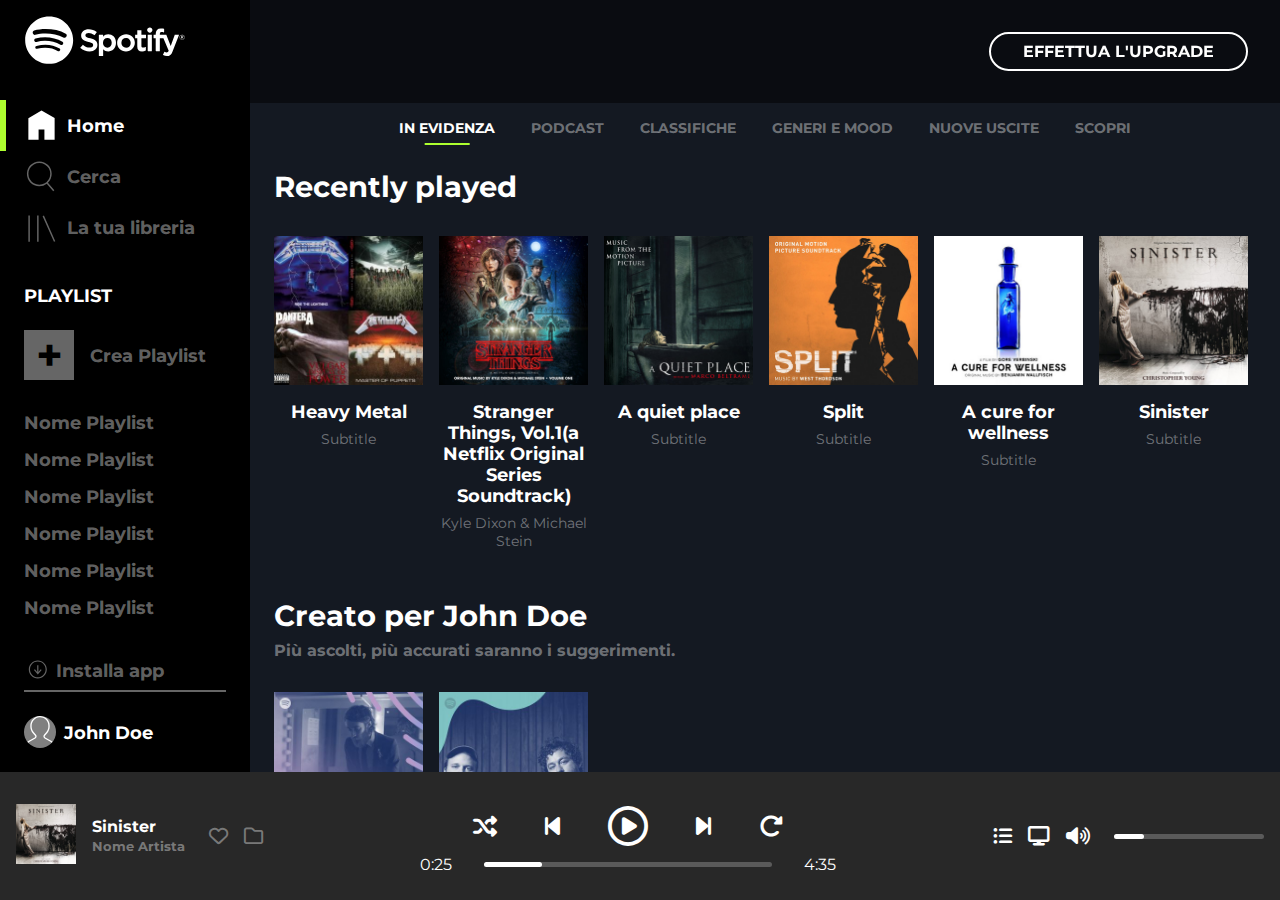
==== commit 2099cd5c: "Completed the exercise" ====
--- a/index.html
+++ b/index.html
@@ -20,37 +20,37 @@
             <div class="sidebar no-shrink column gap-big">
                 <!-- Logo -->
                 <div class="sidebar-spacing">
-                    <img class="logo-img" src="img/logo.svg" alt="Logo Spotify">
-                    <img class="logo-img display-none" src="img/logo-small.svg" alt="Logo Spotify">
+                    <img class="logo-img small-sidebar-display-none" src="img/logo.svg" alt="Logo Spotify">
+                    <img class="logo-img-small display-none small-sidebar-display" src="img/logo-small.svg" alt="Logo Spotify">
                 </div>
                 <!-- Menu di navigazione -->
-                <nav>
+                <nav class="grow-small">
                     <ul class="t-bold">
                         <li>
                             <!-- Home -->
                             <a class="clickable nav-link active row align-center gap-small hover-white" href="#">
                                 <img class="nav-icon" src="img/home.svg" alt="icona Home">
-                                <span>Home</span>
+                                <span class="small-sidebar-display-none">Home</span>
                             </a>
                         </li>
                         <li>
                             <!-- Cerca -->
                             <a class="clickable nav-link row align-center gap-small hover-white" href="#">
                                 <img class="nav-icon" src="img/search.svg" alt="Icona search">
-                                <span>Cerca</span>
+                                <span class="small-sidebar-display-none">Cerca</span>
                             </a>
                         </li>
                         <li>
                             <!-- Libreria -->
                             <a class="clickable nav-link row align-center gap-small hover-white" href="#">
                                 <img class="nav-icon" src="img/libreria.svg" alt="Icona libreria">
-                                <span>La tua libreria</span>
+                                <span class="small-sidebar-display-none">La tua libreria</span>
                             </a>
                         </li>
                     </ul>
                 </nav>
                 <!-- Contenitore delle playlist -->
-                <div class="grow t-bold column gap-default overflow-hidden">
+                <div class="grow t-bold column gap-default overflow-hidden small-sidebar-display-none">
                     <div class="column gap-default">
                         <div class="sidebar-spacing t-white t-uppercase">Playlist</div>
                         <!-- Pulsante crea playlist -->
@@ -76,13 +76,13 @@
                 <div class="sidebar-spacing t-bold">
                     <a class="clickable app-promo row align-center gap-small hover-white" href="#">
                         <img class="download-icon" src="img/download.svg" alt="Icona download">
-                        <div>Installa app</div>
+                        <div class="small-sidebar-display-none">Installa app</div>
                     </a>
                     <a class="user clickable row align-center gap-small t-white" href="#">
                         <div class="user-img-container overflow-hidden">
                             <img class="user-img" src="img/profile.svg" alt="Immagine utente">
                         </div>
-                        <span>John Doe</span>
+                        <span class="small-sidebar-display-none">John Doe</span>
                     </a>
                 </div>
             </div>
@@ -118,8 +118,8 @@
                 <!-- Recently played -->
                 <div class="section">
                     <div class="section-title t-bold t-white">Recently played</div>
-                    <div class="row section-row gap-default">
-                        <div class="col-6">
+                    <div class="row section-row gap-default wrap-large">
+                        <div class="col-6 col-4 col-2">
                             <a class="album-container" href="#">                      
                                 <div class="album-img-container">
                                     <img class="album-img" src="img/metal_lifting.jpg" alt="Heavy Metal">
@@ -133,7 +133,7 @@
                                 </div>
                             </a>
                         </div>
-                        <div class="col-6">
+                        <div class="col-6 col-4 col-2">
                             <a class="album-container" href="#">
                                 <div class="album-img-container">
                                     <img class="album-img" src="img/stranger.jpeg" alt="Stranger Things - OST">
@@ -147,7 +147,7 @@
                                 </div>
                             </a>
                         </div>
-                        <div class="col-6">
+                        <div class="col-6 col-4 col-2">
                             <a class="album-container" href="#">
                                 <div class="album-img-container">
                                     <img class="album-img" src="img/aquietplace.jpeg" alt="A Quiet Place - OST">
@@ -161,7 +161,7 @@
                                 </div>
                             </a>
                         </div>
-                        <div class="col-6">
+                        <div class="col-6 col-4 col-2">
                             <a class="album-container" href="#">
                                 <div class="album-img-container">
                                     <img class="album-img" src="img/split.jpeg" alt="Split - OST">
@@ -175,7 +175,7 @@
                                 </div>
                             </a>
                         </div>
-                        <div class="col-6">
+                        <div class="col-6 col-4 col-2">
                             <a class="album-container" href="#">
                                 <div class="album-img-container">
                                     <img class="album-img" src="img/cure.jpeg" alt="A cure for wellness - OST">
@@ -189,7 +189,7 @@
                                 </div>
                             </a>
                         </div>
-                        <div class="col-6">
+                        <div class="col-6 col-4 col-2">
                             <a class="album-container" href="#">
                                 <div class="album-img-container">
                                     <img class="album-img" src="img/sinister.jpeg" alt="Sinister - OST">
@@ -210,7 +210,7 @@
                     <div class="section-title t-bold t-white">Creato per John Doe</div>
                     <div class="section-subtitle t-bold">Più ascolti, più accurati saranno i suggerimenti.</div>
                     <div class="row section-row gap-default">
-                        <div class="col-6">
+                        <div class="col-6 col-4 col-2">
                             <a class="album-container" href="#">                      
                                 <div class="album-img-container">
                                     <img class="album-img" src="img/radar.jpeg" alt="Release radar">
@@ -223,7 +223,7 @@
                                 </div>
                             </a>
                         </div>
-                        <div class="col-6">
+                        <div class="col-6 col-4 col-2">
                             <a class="album-container" href="#">
                                 <div class="album-img-container">
                                     <img class="album-img" src="img/mixdaily.jpeg" alt="Daily mix 1">
@@ -243,7 +243,7 @@
                     <div class="section-title t-bold t-white">Artisti più popolari</div>
                     <div class="section-subtitle t-bold">Più ascolti, più accurati saranno i suggerimenti.</div>
                     <div class="row section-row gap-default">
-                        <div class="col-6">
+                        <div class="col-6 col-4 col-2">
                             <a class="album-container" href="#">                      
                                 <div class="album-img-container album-img-container-round overflow-hidden">
                                     <img class="album-img" src="img/youg.jpeg" alt="Lana del Rey">
@@ -256,7 +256,7 @@
                                 </div>
                             </a>
                         </div>
-                        <div class="col-6">
+                        <div class="col-6 col-4 col-2">
                             <a class="album-container" href="#">
                                 <div class="album-img-container album-img-container-round overflow-hidden">
                                     <img class="album-img" src="img/einaudi.jpeg" alt="Einaudi">
@@ -280,11 +280,11 @@
                 <div>
                     <img class="playing-img" src="img/sinister.jpeg" alt="Sinister OST">
                 </div>
-                <div class="t-bold">
+                <div class="song-info t-bold">
                     <div class="t-white">Sinister</div>
-                    <a class="artist-name hover-white">Nome Artista</a>
-                </div>
-                <div class="row icon-size-default">
+                    <a class="artist-name hover-white"><span>Nome</span> <span class="new-line">Artista</span></a>
+                </div>
+                <div class="song-actions row icon-size-default column-large">
                     <button class="clickable">
                         <i class="fa-regular fa-heart hover-white"></i>
                     </button>
@@ -296,7 +296,7 @@
             <!-- Contenitore dei controlli audio -->
             <div class="column col-3">
                 <!-- Riga superiore -->
-                <div class="controls row justify-center align-center gap-default t-white icon-size-big">
+                <div class="controls row justify-center align-center gap-default t-white icon-size-big gap-md-no-gap">
                     <button class="clickable">
                         <i class="fa-solid fa-shuffle"></i>
                     </button>
@@ -314,7 +314,7 @@
                     </button>
                 </div>
                 <!-- Riga inferiore -->
-                <div class="row align-center gap-big">
+                <div class="row align-center gap-big gap-small-default">
                     <div class="t-white">0:25</div>
                     <div class="bar grow">
                         <div class="bar-progress">
@@ -327,12 +327,14 @@
             <!-- Contenitore dello slider del volume e pulsanti vicini -->
             <div class="no-shrink row align-center gap-default">
                 <div class="row t-white icon-size-default">
-                    <button class="clickable">
-                        <i class="fa-solid fa-list-ul"></i>
-                    </button>
-                    <button class="clickable">
-                        <i class="fa-solid fa-display"></i>
-                    </button>
+                    <div class="row column-md">
+                        <button class="clickable">
+                            <i class="fa-solid fa-list-ul"></i>
+                        </button>
+                        <button class="clickable">
+                            <i class="fa-solid fa-display"></i>
+                        </button>
+                    </div>
                     <button class="clickable">
                         <i class="fa-solid fa-volume-high"></i>
                     </button>
--- a/css/style.css
+++ b/css/style.css
@@ -155,6 +155,10 @@
 
 .logo-img {
     width: 80%;
+}
+
+.logo-img-small {
+    width: 35px;
 }
 
 .nav-link.active {
@@ -238,6 +242,9 @@
     padding: 2rem;
     text-align: right;
     position: sticky;
+    top: 0;
+    right: 0;
+    z-index: 999;
 }
 
 .upgrade-btn {
@@ -416,4 +423,116 @@
     position: absolute;
     right: -8px;
     top: -5px;
+}
+
+/* MEDIA QUERIES */
+
+@media screen and (max-width: 1100px) {
+    .wrap-large {
+        flex-wrap: wrap;
+    }
+    
+    .col-4 {
+        flex-basis: calc( 25% - ( ( 1rem / 4 ) * 3 ) );
+    }
+}
+
+@media screen and (max-width: 1000px) {
+    .column-large {
+        flex-direction: column;
+    }
+}
+
+@media screen and (max-width: 900px) {
+    .album-title, .album-subtitle {
+        word-break: break-all;
+    }
+
+    .song-actions {
+        display: none;
+    }
+
+    .volume-bar {
+        width: 75px;
+    }
+}
+
+@media screen and (max-width: 800px) {
+    .new-line {
+        display: block;
+    }
+
+    .column-md {
+        flex-direction: column;
+    }
+
+    .gap-md-no-gap {
+        gap: 0;
+    }
+}
+
+@media screen and (max-width: 700px) {
+    .col-2 {
+        flex-basis: calc( 50% - ( 1rem / 2 ) );
+    }
+
+    .album-title, .album-subtitle {
+        word-break: keep-all;
+    }
+}
+
+@media screen and (max-width: 650px) {
+    .volume-bar {
+        display: none;
+    }
+}
+
+@media screen and (max-width: 600px) {
+    .sidebar {
+        flex-basis: unset;
+        align-items: center;
+    }
+
+    .sidebar .clickable {
+        padding: 0.5rem;
+    }
+
+    .sidebar-spacing {
+        padding: 0;
+    }
+
+    .small-sidebar-display-none {
+        display: none;
+    }
+    
+    .small-sidebar-display {
+        display: inline-block;
+    }
+
+    .grow-small {
+        flex-grow: 1;
+    }
+    
+    .bottom-bar {
+        padding-left: 0;
+    }
+
+    .song-info {
+        display: none;
+    }
+
+    .playing-img {
+        padding: 0;
+        width: 128px;
+    }
+}
+
+@media screen and (max-width: 550px) {
+    .controls .clickable {
+        padding: 0.5rem 0.8rem;
+    }
+
+    .gap-small-default {
+        gap: 1rem;
+    }
 }